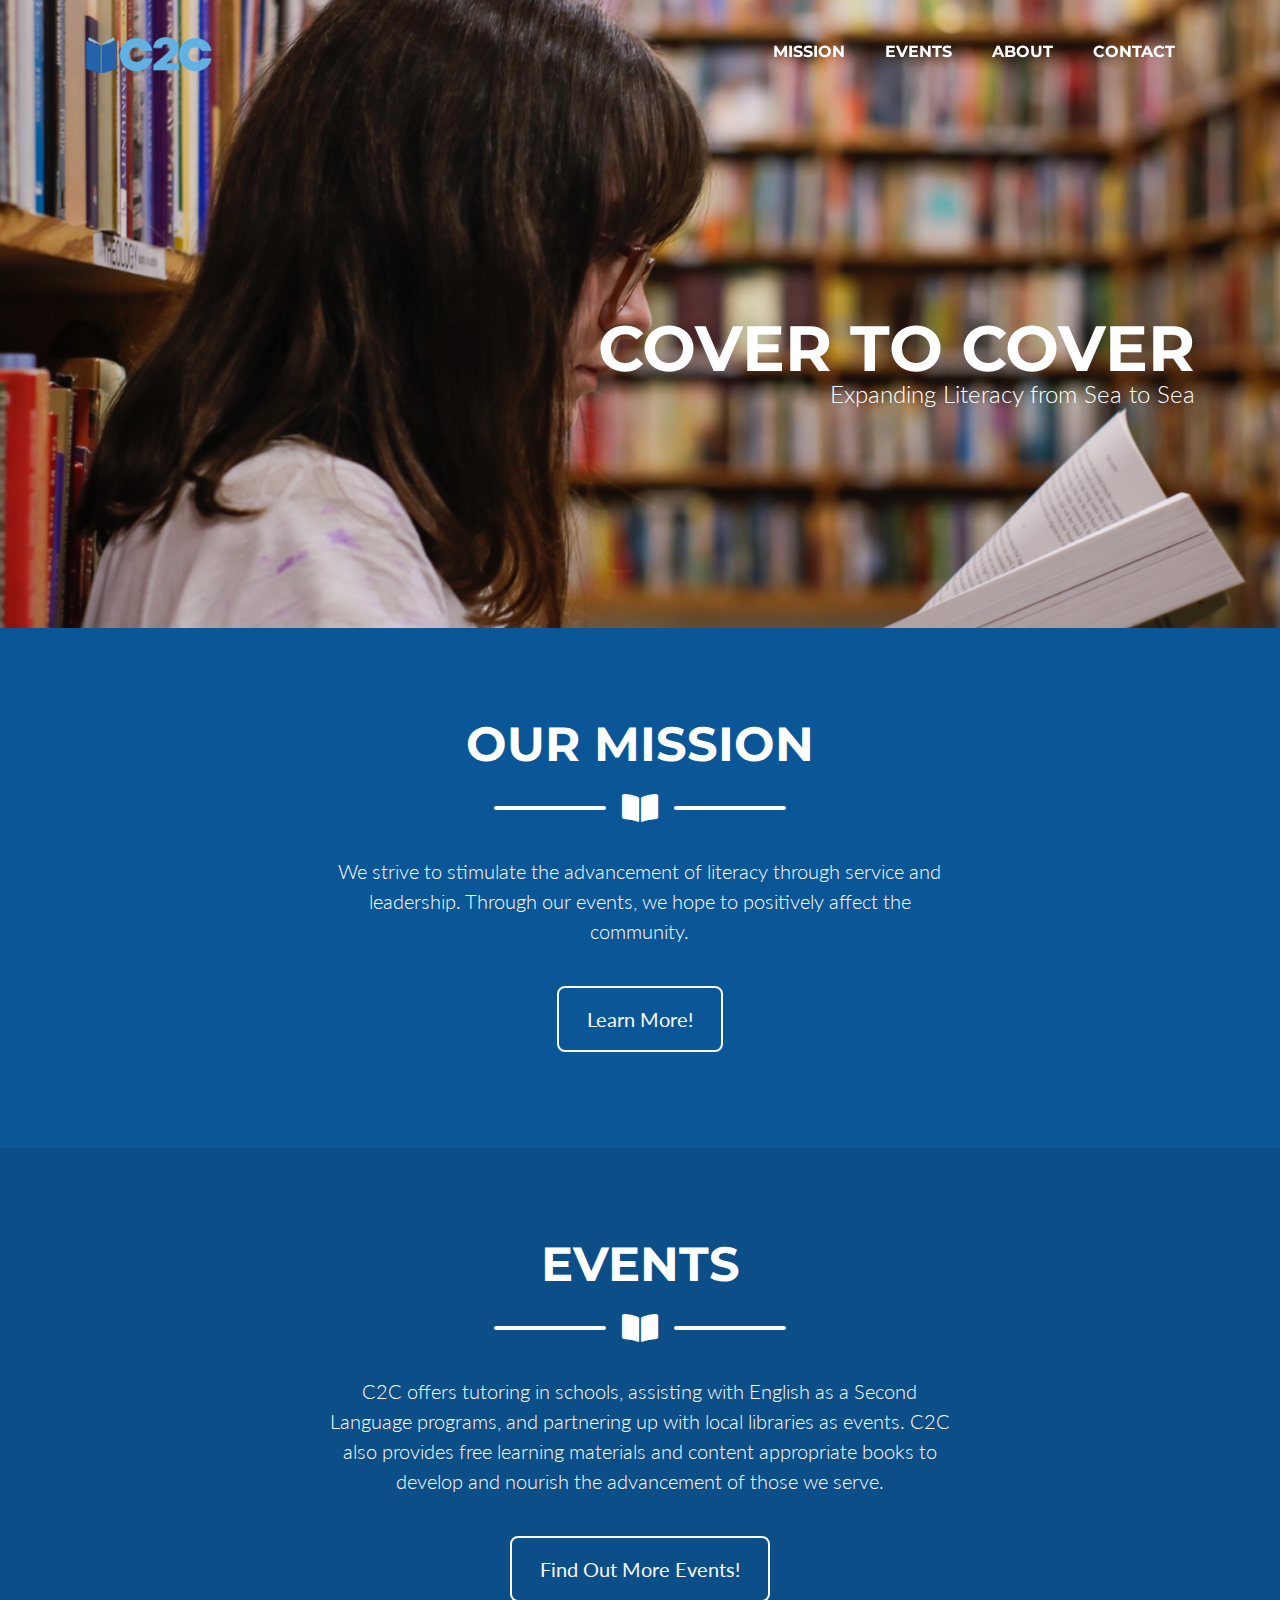
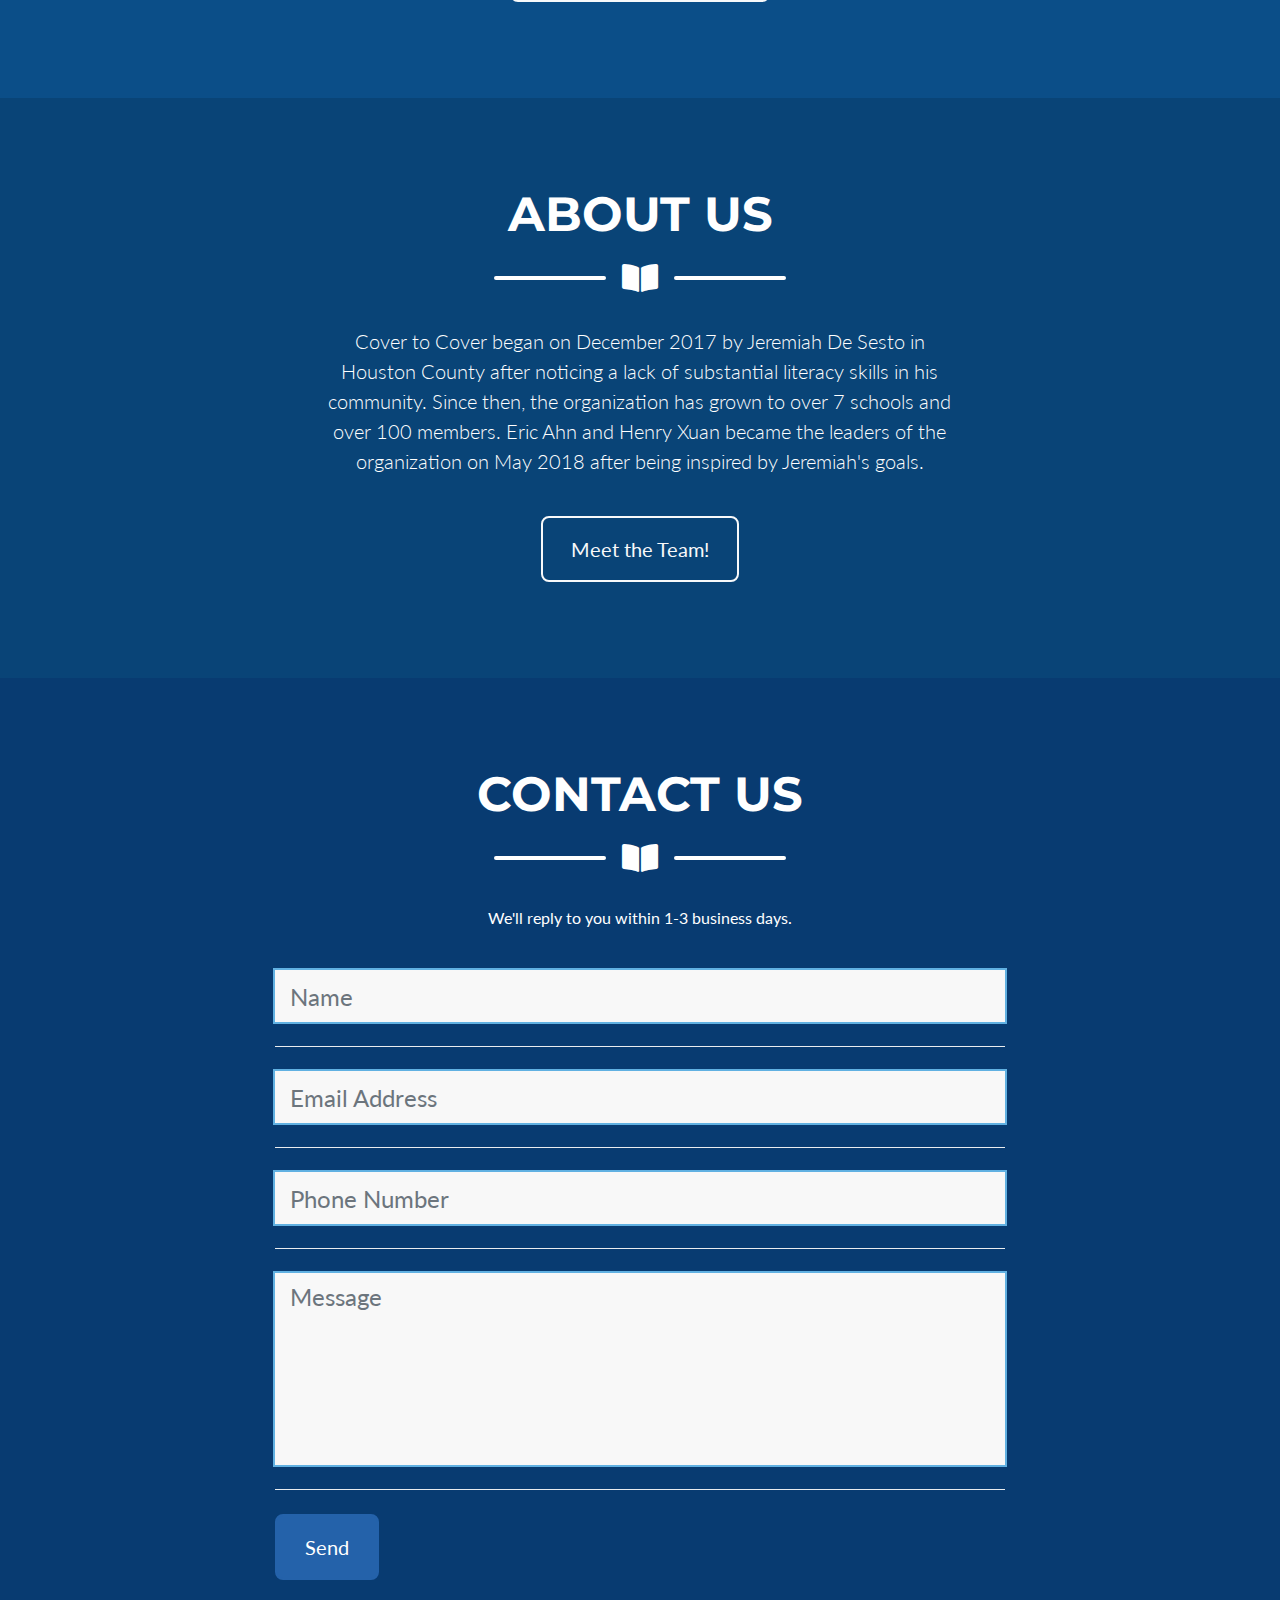
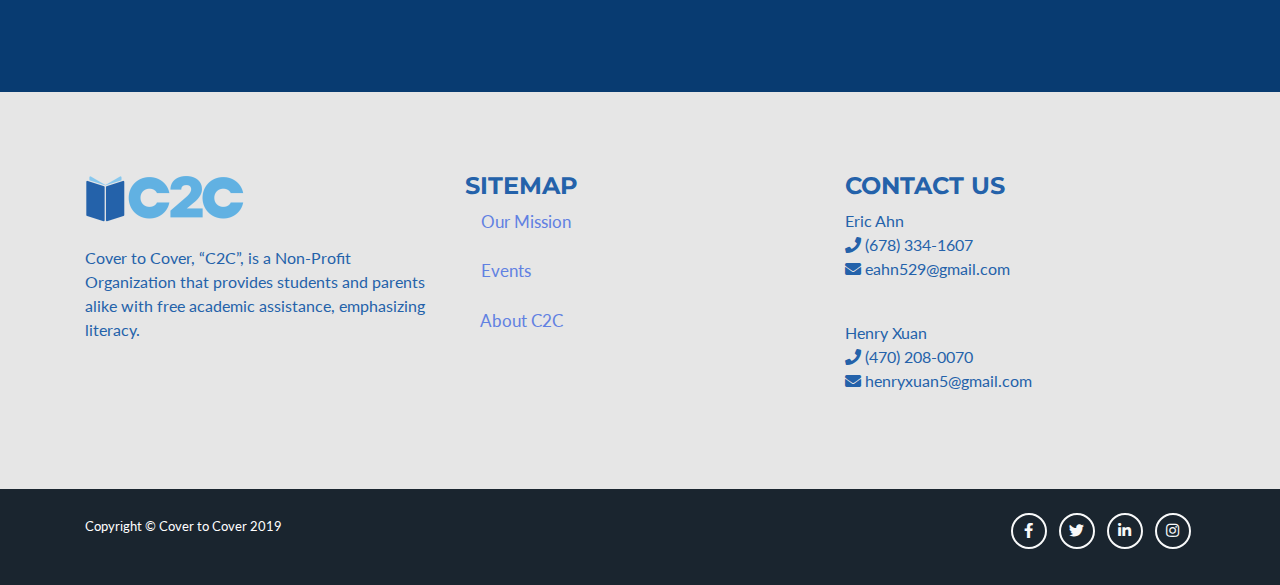
==== index.html @ cda8ddbb "Website" ====
<!DOCTYPE html>
<html lang="en">

<head>

  <meta charset="utf-8">
  <meta name="viewport" content="width=device-width, initial-scale=1, shrink-to-fit=no">
  <meta name="description" content="Expanding Literacy from Sea to Sea">
  <meta name="author" content="">

  <title>Cover to Cover</title>

  <!-- Custom fonts for this theme -->
  <link href="vendor/fontawesome-free/css/all.min.css" rel="stylesheet" type="text/css">
  <link href="https://fonts.googleapis.com/css?family=Montserrat:400,700" rel="stylesheet" type="text/css">
  <link href="https://fonts.googleapis.com/css?family=Lato:400,700,400italic,700italic" rel="stylesheet" type="text/css">

  <!-- Theme CSS -->
  <link href="css/freelancer.css" rel="stylesheet">
  
  <!-- Favicon -->
  <link rel="apple-touch-icon" sizes="180x180" href="apple-touch-icon.png">
  <link rel="icon" type="image/png" sizes="32x32" href="favicon-32x32.png">
  <link rel="icon" type="image/png" sizes="16x16" href="favicon-16x16.png">
  <link rel="manifest" href="/site.webmanifest">
  
  <!--Animate CSS -->
  <link href="css/animate.css" rel="stylesheet">
  
  <!-- JQuery -->
  <script src="https://ajax.googleapis.com/ajax/libs/jquery/3.4.1/jquery.min.js"></script>
  
  <script>
$(document).ready(function() {
        $(window).scroll(function() {
          if($(this).scrollTop() > 500) { 
              $('.navbar').addClass('scrolled');
			  $('a.nav-link').addClass('scrolled');
          } else {
              $('.navbar').removeClass('scrolled');
			  $('a.nav-link').removeClass('scrolled');
          }
        });
});
  </script>
  
</head>

<body id="page-top">
  <!-- Navigation -->
  <nav class="navbar navbar-expand-lg text-uppercase fixed-top" id="mainNav">
    <div class="container">
      <a class="navbar-brand js-scroll-trigger" href="#page-top"><img src = "img/logo2.png" width="128" height="40"></a>
      <button class="navbar-toggler navbar-toggler-right text-uppercase font-weight-bold bg-primary text-white rounded" type="button" data-toggle="collapse" data-target="#navbarResponsive" aria-controls="navbarResponsive" aria-expanded="false" aria-label="Toggle navigation">
        <i class="fas fa-bars"></i>
      </button>
      <div class="collapse navbar-collapse" id="navbarResponsive">
        <ul class="navbar-nav ml-auto">
          <li class="nav-item active mx-0 mx-lg-1">
            <a class="nav-link py-3 px-0 px-lg-3 rounded js-scroll-trigger" href="#mission">Mission</a>
          </li>
		  <li class="nav-item mx-0 mx-lg-1">
            <a class="nav-link py-3 px-0 px-lg-3 rounded js-scroll-trigger" href="#events">Events</a>
          </li>
          <li class="nav-item mx-0 mx-lg-1">
            <a class="nav-link py-3 px-0 px-lg-3 rounded js-scroll-trigger" href="#about">About</a>
          </li>
          <li class="nav-item mx-0 mx-lg-1">
            <a class="nav-link py-3 px-0 px-lg-3 rounded js-scroll-trigger" href="#contact">Contact</a>
          </li>
        </ul>
      </div>
    </div>
  </nav>
  

  <!-- Masthead -->
  <header class="masthead bg-intro">
    <div class="container d-flex flex-column text-white wow fadeInRight">
		
	  <br>
	  <br>
	  <br>
	  <br>
	  <br>
	  
      <!-- Masthead Heading -->
	  	  <h1 class="masthead-heading text-uppercase mb-0 text-right">Cover to Cover</h1>
	  
      <!-- Masthead Subheading -->
      <p class="masthead-subheading font-weight-light mb-0 text-right">Expanding Literacy from Sea to Sea</p>
	  
	  
	  <br>
	  <br>
	  <br>
	  <br>
	  <br>

    </div>
  </header>

  <!-- Mission Section -->
  <section class="page-section bg-blue1 text-white" id="mission">
    <div class="container">

      <!-- Mission Section Heading -->
      <h2 class="page-section-heading text-center text-uppercase text-white mb-0">Our Mission</h2>
	  
	  <!-- Icon Divider -->
      <div class="divider-custom divider-light">
        <div class="divider-custom-line"></div>
        <div class="divider-custom-icon">
          <i class="fas fa-book-open"></i>
        </div>
        <div class="divider-custom-line"></div>
      </div>
	  
	  <div class="row">
        <div class="col-lg-7 m-auto">
          <p class="lead text-center">We strive to stimulate the advancement of literacy through service and leadership. 
		  Through our events, we hope to positively affect the community.</p>
        </div>
      </div>
	  
	  <div class="text-center mt-4">
        <a class="btn btn-xl btn-outline-light" href="mission.html">
          Learn More!
        </a>
      </div>
      

      <!-- /.row -->

    </div>
  </section>
  <!-- Event Section -->
  <section class="page-section bg-blue2 text-white mb-0" id="events">
    <div class="container">

      <!-- Event Section Heading -->
      <h2 class="page-section-heading text-center text-uppercase text-white mb-0">Events</h2>
	  
	  <!-- Icon Divider -->
      <div class="divider-custom divider-light">
        <div class="divider-custom-line"></div>
        <div class="divider-custom-icon">
          <i class="fas fa-book-open"></i>
        </div>
        <div class="divider-custom-line"></div>
      </div>

      <!-- Event Section Content -->
      <div class="row">
        <div class="col-lg-7 m-auto">
          <p class="lead text-center">C2C offers tutoring in schools, assisting with English as a Second Language programs, and partnering up with local libraries as events. C2C also provides free learning materials and content appropriate books to develop and nourish the advancement of those we serve. </p>
        </div>
      </div>

      <!-- Event Section Button -->
      <div class="text-center mt-4">
        <a class="btn btn-xl btn-outline-light" href="events.html">
          Find Out More Events!
        </a>
      </div>

    </div>
  </section>

  <!-- About Section -->
  <section class="page-section bg-blue3 text-white mb-0" id="about">
    <div class="container">

      <!-- About Section Heading -->
      <h2 class="page-section-heading text-center text-uppercase text-white mb-0">About Us</h2>

      <!-- Icon Divider -->
      <div class="divider-custom divider-light">
        <div class="divider-custom-line"></div>
        <div class="divider-custom-icon">
          <i class="fas fa-book-open"></i>
        </div>
        <div class="divider-custom-line"></div>
      </div>

      <!-- About Section Content -->
      <div class="row">
        <div class="col-lg-7 m-auto">
          <p class="lead text-center">Cover to Cover began on December 2017 by Jeremiah De Sesto in Houston County after noticing a lack of substantial literacy skills in his community. Since then, the organization has grown to over 7 schools and over 100 members. 
		  Eric Ahn and Henry Xuan became the leaders of the organization on May 2018 after being inspired by Jeremiah's goals. </p>
        </div>
      </div>

      <!-- About Section Button -->
      <div class="text-center mt-4">
        <a class="btn btn-xl btn-outline-light" href="about.html">
          Meet the Team!
        </a>
      </div>

    </div>
  </section>

  <!-- Contact Section -->
  <section class="page-section bg-blue4 text-white" id="contact">
    <div class="container">

      <!-- Contact Section Heading -->
      <h2 class="page-section-heading text-center text-uppercase text-white mb-0">Contact Us</h2>
	  

	  <!-- Icon Divider -->
      <div class="divider-custom divider-light">
        <div class="divider-custom-line"></div>
        <div class="divider-custom-icon">
          <i class="fas fa-book-open"></i>
        </div>
        <div class="divider-custom-line"></div>
      </div>
	  
		<p class="text-center">We'll reply to you within 1-3 business days.</p>


      <!-- Contact Section Form -->
      <div class="row">
        <div class="col-lg-8 mx-auto">
          <!-- To configure the contact form email address, go to mail/contact_me.php and update the email address in the PHP file on line 19. -->
          <form name="sentMessage" id="contactForm" action="mailto:eahn529@gmail.com" novalidate="novalidate">
            <div class="control-group">
              <div class="form-group floating-label-form-group controls mb-0 pb-2">
                <label>Name</label>
                <input class="form-control" id="name" type="text" placeholder="Name" required="required" data-validation-required-message="Please enter your name.">
                <p class="help-block text-danger"></p>
              </div>
            </div>
            <div class="control-group">
              <div class="form-group floating-label-form-group controls mb-0 pb-2">
                <label>Email Address</label>
                <input class="form-control" id="email" type="email" placeholder="Email Address" required="required" data-validation-required-message="Please enter your email address.">
                <p class="help-block text-danger"></p>
              </div>
            </div>
            <div class="control-group">
              <div class="form-group floating-label-form-group controls mb-0 pb-2">
                <label>Phone Number</label>
                <input class="form-control" id="phone" type="tel" placeholder="Phone Number" required="required" data-validation-required-message="Please enter your phone number.">
                <p class="help-block text-danger"></p>
              </div>
            </div>
            <div class="control-group">
              <div class="form-group floating-label-form-group controls mb-0 pb-2">
                <label>Message</label>
                <textarea class="form-control" id="message" rows="5" placeholder="Message" required="required" data-validation-required-message="Please enter a message."></textarea>
                <p class="help-block text-danger"></p>
              </div>
            </div>
            <br>
            <div id="success"></div>
            <div class="form-group">
              <button type="submit" class="btn btn-primary btn-xl" id="sendMessageButton">Send</button>
            </div>
          </form>
        </div>
      </div>

    </div>
  </section>

  <!-- Footer -->
  <footer class="footer text-center">
    <div class="container">
      <div class="row">

        <!-- Footer Location -->
        <div class="col-lg-4 mb-5 mb-lg-0 text-left">
		<img src = "img/logo2.png" width="160" height="50">
		<br>
		<br>
		<p>Cover to Cover, “C2C”, is a Non-Profit Organization that provides students and parents alike with free academic assistance, emphasizing literacy.</p>
        </div>

        <!-- Footer Social Icons -->
        <div class="col-lg-4 mb-5 mb-lg-0 text-left">
        <h4>SITEMAP</h4>
		<div class = "sitemap">
		<a id="sitemap" href="mission.html">&nbsp &nbsp  Our Mission</a> <br> <br>
		<a id="sitemap" href="events.html">&nbsp &nbsp   Events</a> <br> <br>
		<a id="sitemap" href="about.html">&nbsp &nbsp About C2C</a>
		</div>
        </div>

        <!-- Footer About Text -->
        <div class="col-lg-4 text-left">
		<h4>CONTACT US</h4>
		
		<p>Eric Ahn <br />
		<i class="fas fa-phone"></i> (678) 334-1607 <br />
		<i class="fas fa-envelope"></i> <a href="mailto:eahn529@gmail.com"> eahn529@gmail.com </a> <br />
		</p>
		
		<br>
		
		<p>Henry Xuan <br />
		<i class="fas fa-phone"></i> (470) 208-0070 <br />
		<i class="fas fa-envelope"></i> <a href="mailto:henryxuan5@gmail.com"> henryxuan5@gmail.com </a> <br />
		</p>
        </div>
      </div>
    </div>
  </footer>

  <!-- Copyright Section -->
  <section class="copyright py-4 text-white">
    <div class="container">
	
	<div class="row">

        <!-- Footer Location -->
        <div class="col-lg-4 mb-1 mb-lg-0">
		<small>Copyright &copy; Cover to Cover 2019</small>
        </div>

        <!-- Footer Social Icons -->
        <div class="col-lg-4 mb-1 mb-lg-5">
        </div>

        <!-- Footer About Text -->
        <div class="col-lg-4 text-realign">
		<a class="btn btn-outline-light btn-social mx-1" href="#">
            <i class="fab fa-fw fa-facebook-f fa-xs"></i>
          </a>
          <a class="btn btn-outline-light btn-social mx-1" href="#">
            <i class="fab fa-fw fa-twitter fa-xs"></i>
          </a>
          <a class="btn btn-outline-light btn-social mx-1" href="#">
            <i class="fab fa-fw fa-linkedin-in fa-xs"></i>
          </a>
          <a class="btn btn-outline-light btn-social mx-1" href="#">
            <i class="fab fa-fw fa-instagram fa-xs"></i>
          </a>
        </div>
      </div>
    </div>
  </section>

  <!-- Scroll to Top Button (Only visible on small and extra-small screen sizes) -->
  <div class="scroll-to-top d-lg-none position-fixed ">
    <a class="js-scroll-trigger d-block text-center text-white rounded" href="#page-top">
      <i class="fa fa-chevron-up"></i>
    </a>
  </div>


  <!-- Bootstrap core JavaScript -->
  <script src="vendor/jquery/jquery.min.js"></script>
  <script src="vendor/bootstrap/js/bootstrap.bundle.min.js"></script>

  <!-- Plugin JavaScript -->
  <script src="vendor/jquery-easing/jquery.easing.min.js"></script>

  <!-- Contact Form JavaScript -->
  <script src="js/jqBootstrapValidation.js"></script>
  <script src="js/contact_me.js"></script>

  <!-- Custom scripts for this template -->
  <script src="js/freelancer.min.js"></script>
  

  <!-- Wowjs -->
  <script src="vendor/wowjs/dist/wow.min.js"></script>
  <script>
  new WOW().init();
  </script>
  
</body>

</html>
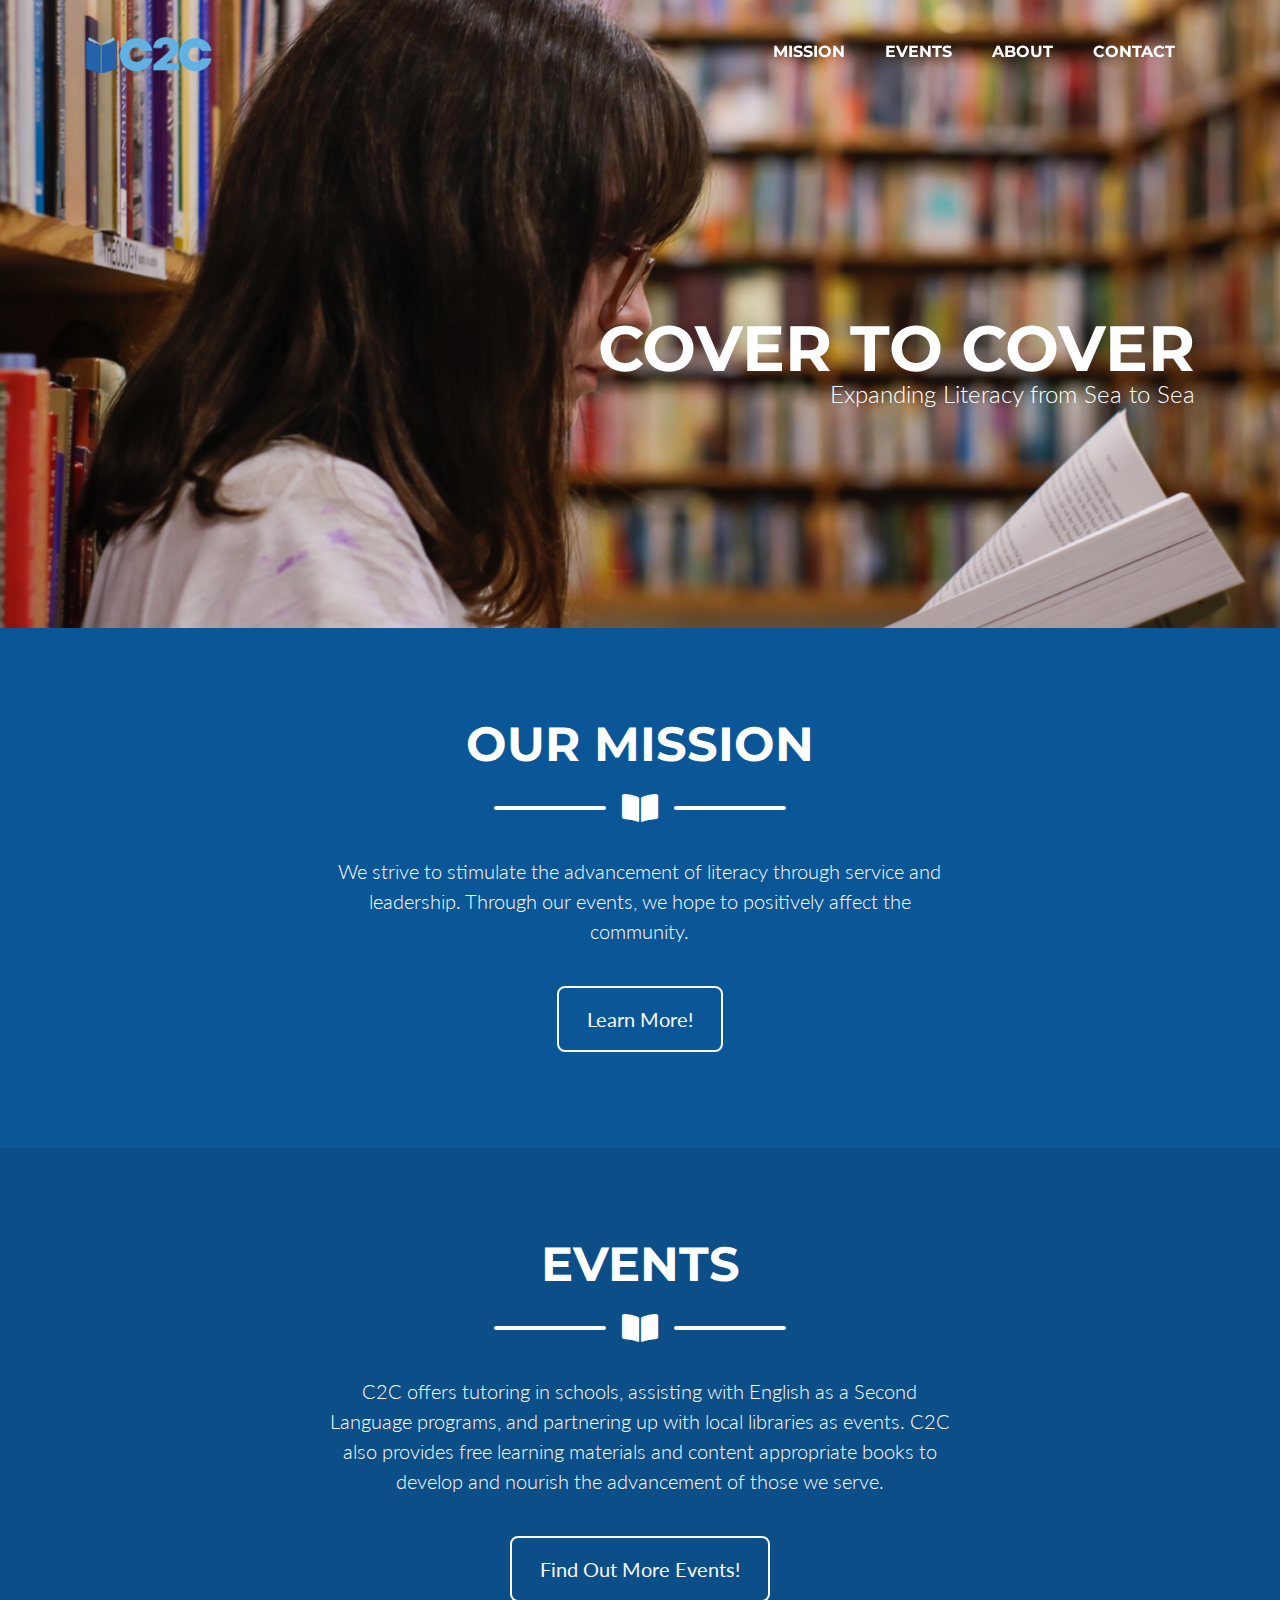
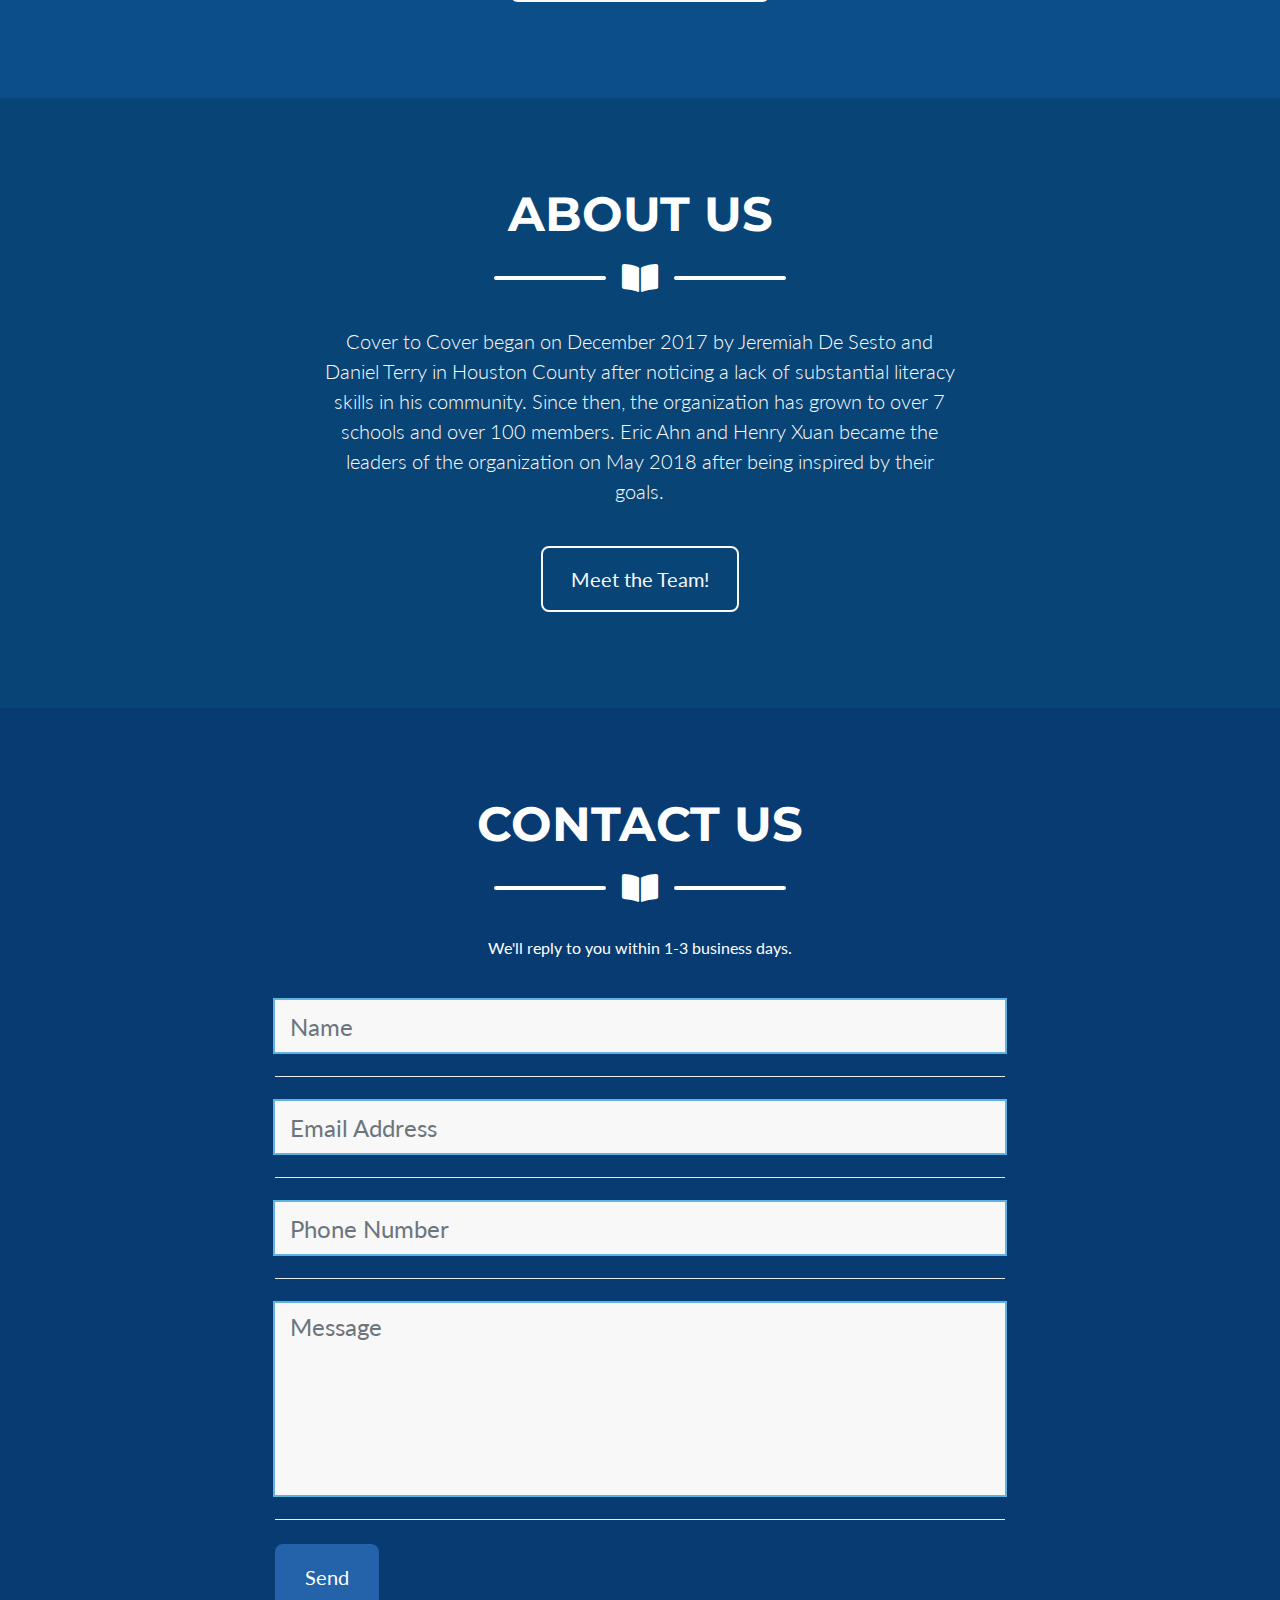
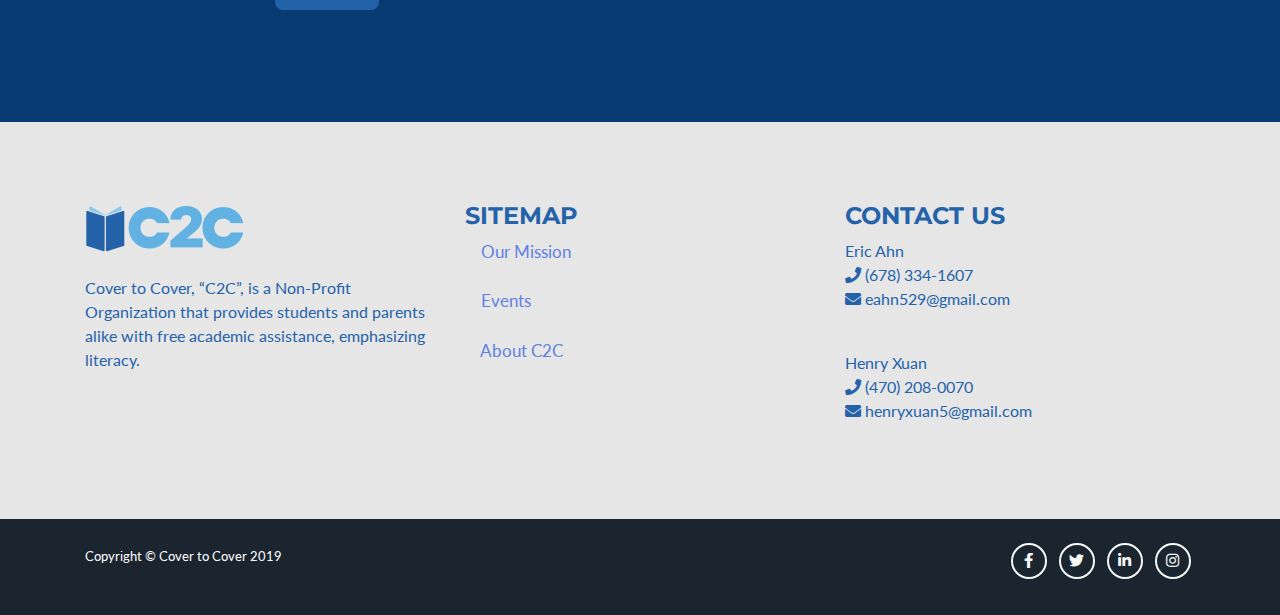
==== commit c28b8f24: "Update" ====
--- a/index.html
+++ b/index.html
@@ -186,8 +186,8 @@
       <!-- About Section Content -->
       <div class="row">
         <div class="col-lg-7 m-auto">
-          <p class="lead text-center">Cover to Cover began on December 2017 by Jeremiah De Sesto in Houston County after noticing a lack of substantial literacy skills in his community. Since then, the organization has grown to over 7 schools and over 100 members. 
-		  Eric Ahn and Henry Xuan became the leaders of the organization on May 2018 after being inspired by Jeremiah's goals. </p>
+          <p class="lead text-center">Cover to Cover began on December 2017 by Jeremiah De Sesto and Daniel Terry in Houston County after noticing a lack of substantial literacy skills in his community. Since then, the organization has grown to over 7 schools and over 100 members. 
+		  Eric Ahn and Henry Xuan became the leaders of the organization on May 2018 after being inspired by their goals. </p>
         </div>
       </div>
 
@@ -225,7 +225,7 @@
       <div class="row">
         <div class="col-lg-8 mx-auto">
           <!-- To configure the contact form email address, go to mail/contact_me.php and update the email address in the PHP file on line 19. -->
-          <form name="sentMessage" id="contactForm" action="mailto:eahn529@gmail.com" novalidate="novalidate">
+          <form name="sentMessage" id="contactForm" novalidate="novalidate">
             <div class="control-group">
               <div class="form-group floating-label-form-group controls mb-0 pb-2">
                 <label>Name</label>
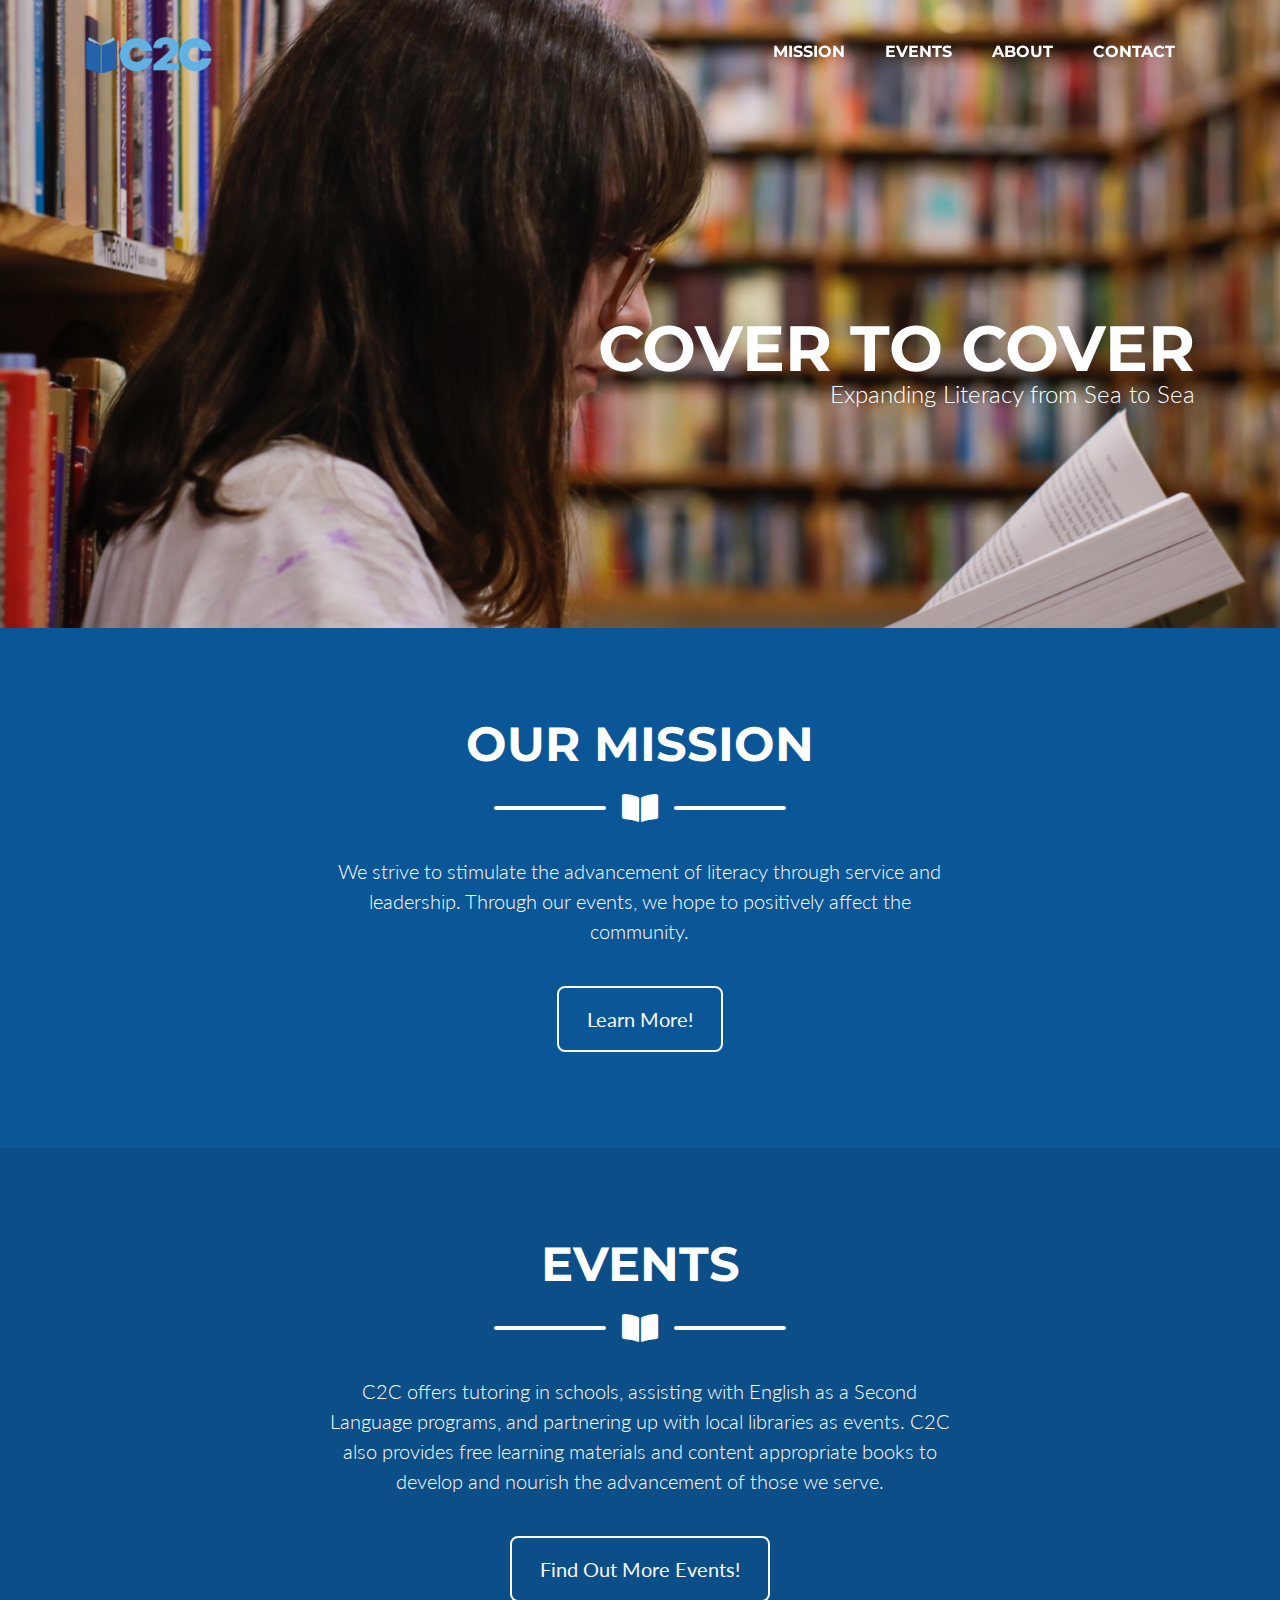
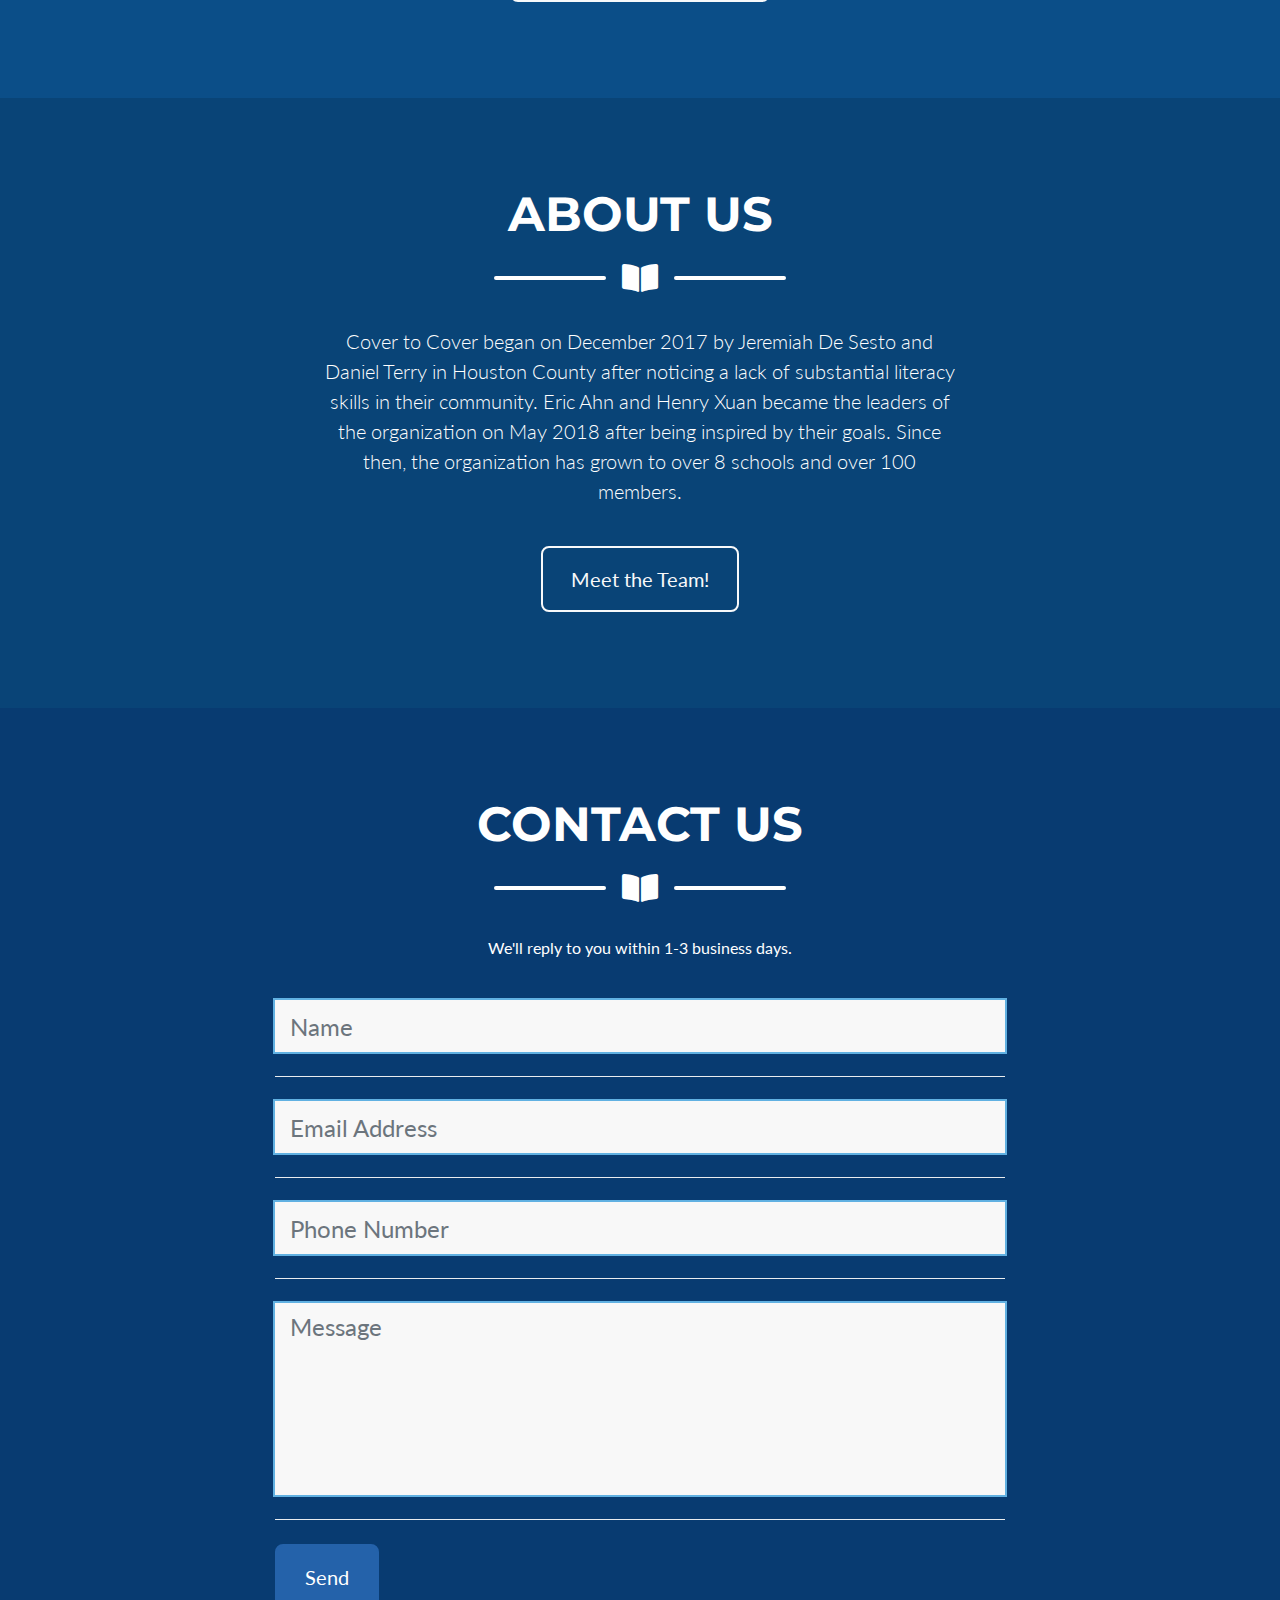
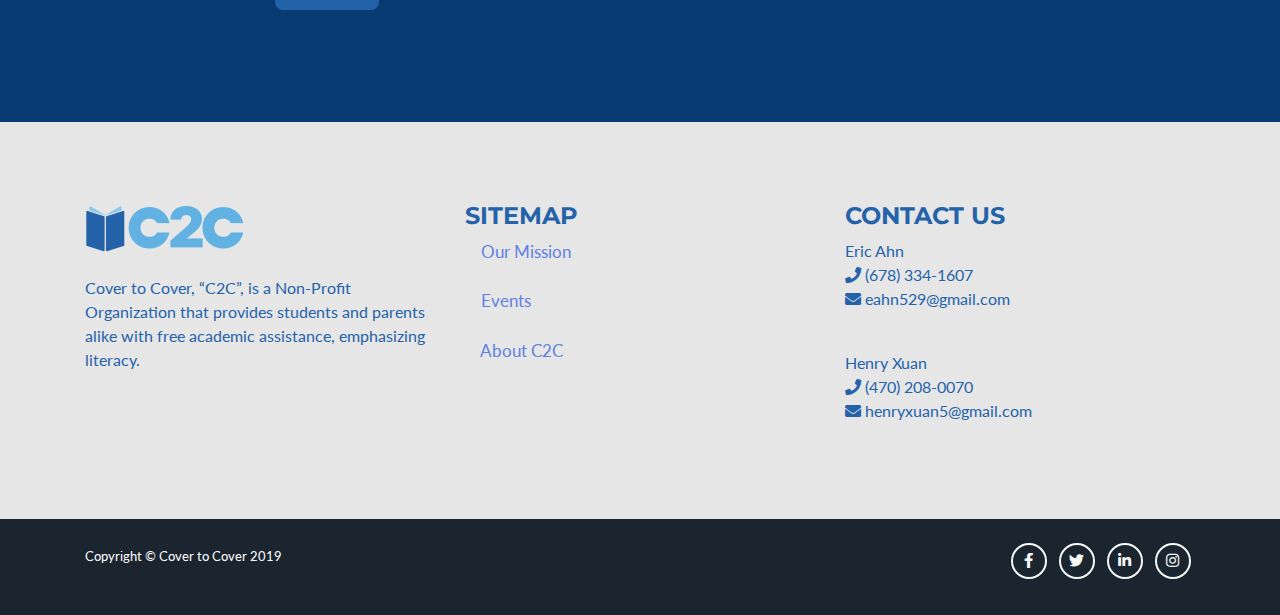
==== commit 5fb7c9b3: "Update index.html" ====
--- a/index.html
+++ b/index.html
@@ -186,8 +186,8 @@
       <!-- About Section Content -->
       <div class="row">
         <div class="col-lg-7 m-auto">
-          <p class="lead text-center">Cover to Cover began on December 2017 by Jeremiah De Sesto and Daniel Terry in Houston County after noticing a lack of substantial literacy skills in his community. Since then, the organization has grown to over 7 schools and over 100 members. 
-		  Eric Ahn and Henry Xuan became the leaders of the organization on May 2018 after being inspired by their goals. </p>
+          <p class="lead text-center">Cover to Cover began on December 2017 by Jeremiah De Sesto and Daniel Terry in Houston County after noticing a lack of substantial literacy skills in their community.  
+		  Eric Ahn and Henry Xuan became the leaders of the organization on May 2018 after being inspired by their goals. Since then, the organization has grown to over 8 schools and over 100 members.</p>
         </div>
       </div>
 
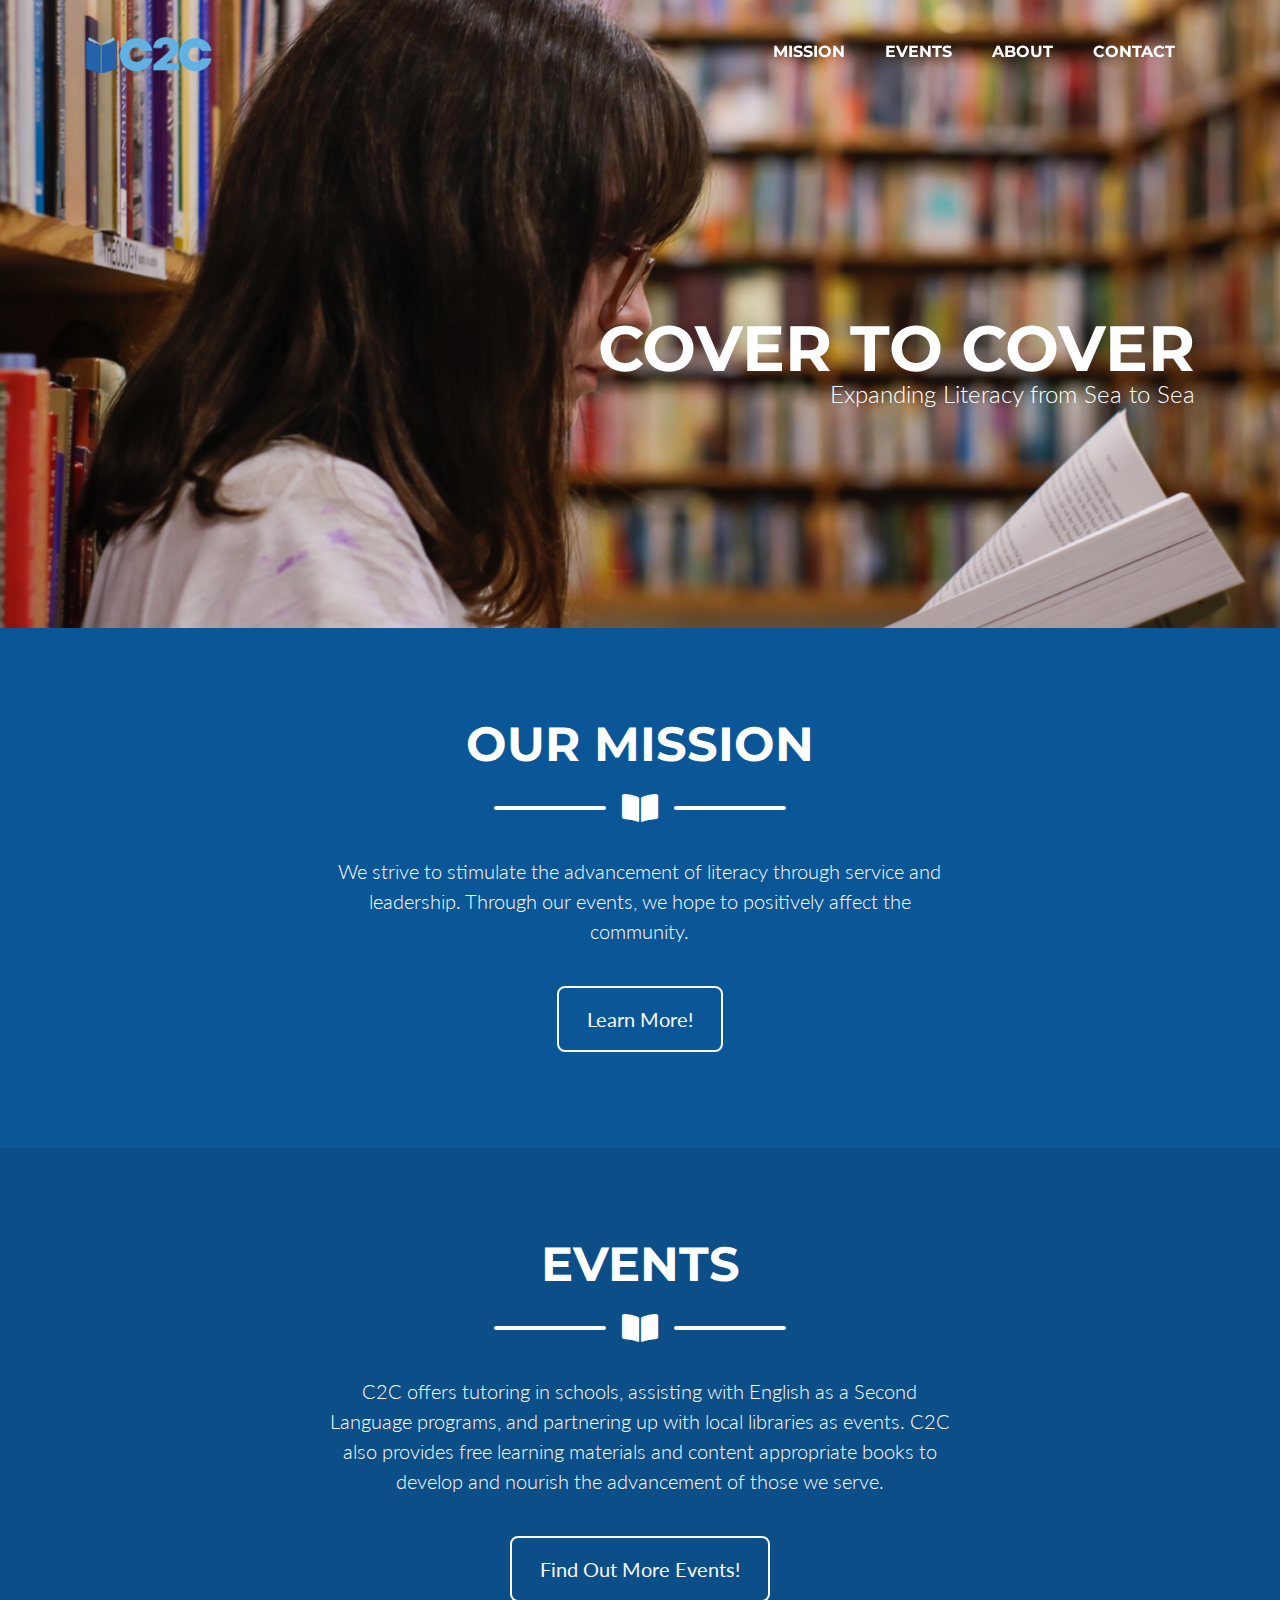
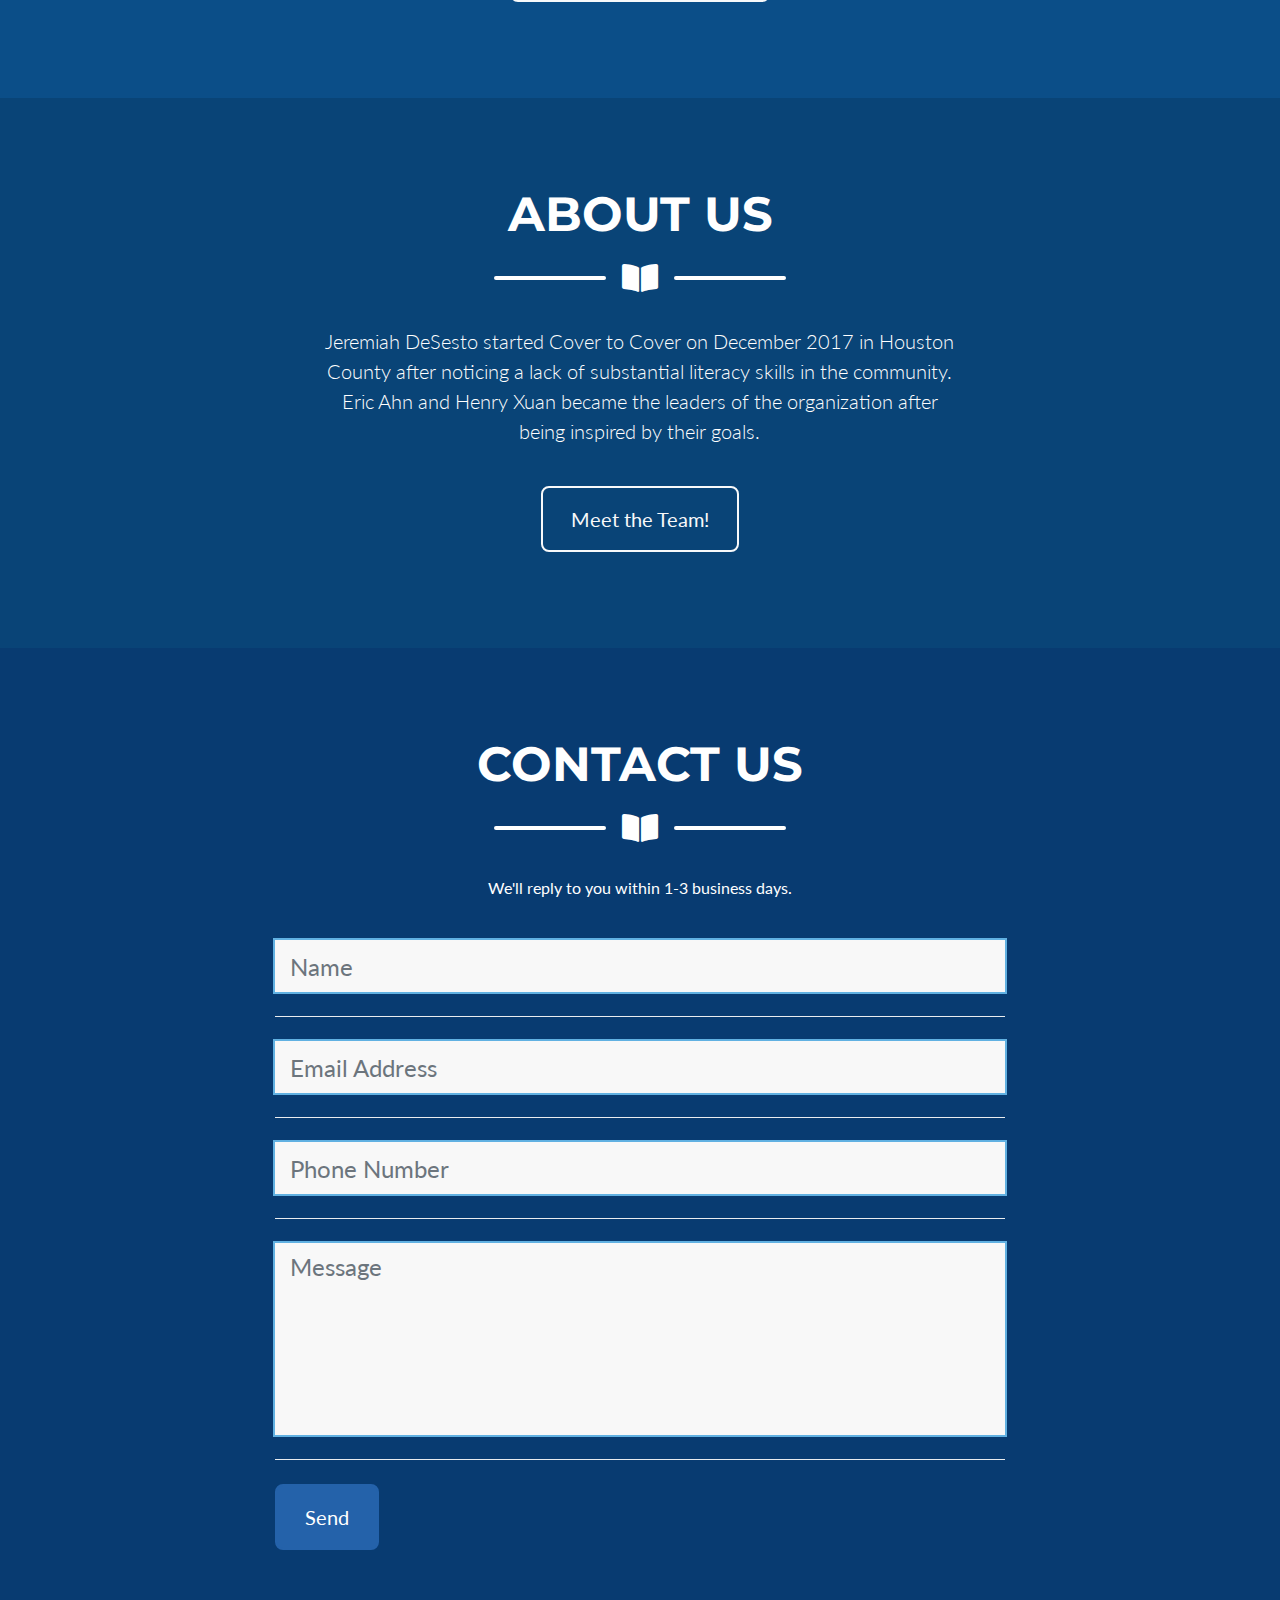
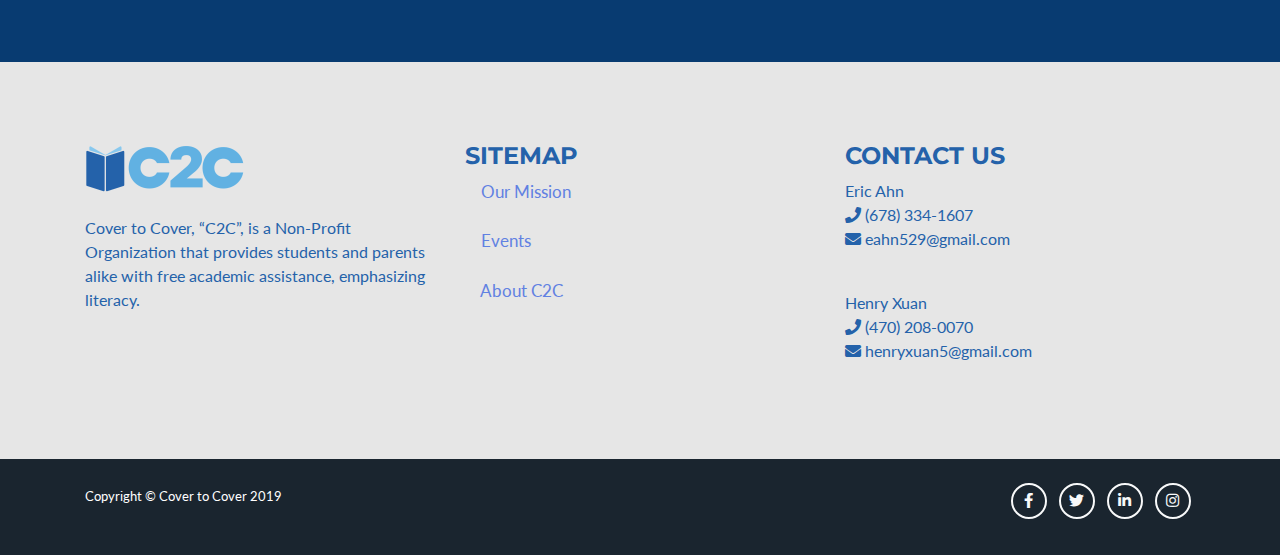
==== commit 4c01c93e: "Update index.html" ====
--- a/index.html
+++ b/index.html
@@ -2,6 +2,16 @@
 <html lang="en">
 
 <head>
+
+<!-- Global site tag (gtag.js) - Google Analytics -->
+<script async src="https://www.googletagmanager.com/gtag/js?id=UA-154115487-1"></script>
+<script>
+  window.dataLayer = window.dataLayer || [];
+  function gtag(){dataLayer.push(arguments);}
+  gtag('js', new Date());
+
+  gtag('config', 'UA-154115487-1');
+</script>
 
   <meta charset="utf-8">
   <meta name="viewport" content="width=device-width, initial-scale=1, shrink-to-fit=no">
@@ -186,8 +196,8 @@
       <!-- About Section Content -->
       <div class="row">
         <div class="col-lg-7 m-auto">
-          <p class="lead text-center">Cover to Cover began on December 2017 by Jeremiah De Sesto and Daniel Terry in Houston County after noticing a lack of substantial literacy skills in their community.  
-		  Eric Ahn and Henry Xuan became the leaders of the organization on May 2018 after being inspired by their goals. Since then, the organization has grown to over 8 schools and over 100 members.</p>
+          <p class="lead text-center">Jeremiah DeSesto started Cover to Cover on December 2017 in Houston County after noticing a lack of substantial literacy skills in the community.  
+		  Eric Ahn and Henry Xuan became the leaders of the organization after being inspired by their goals.</p>
         </div>
       </div>
 
